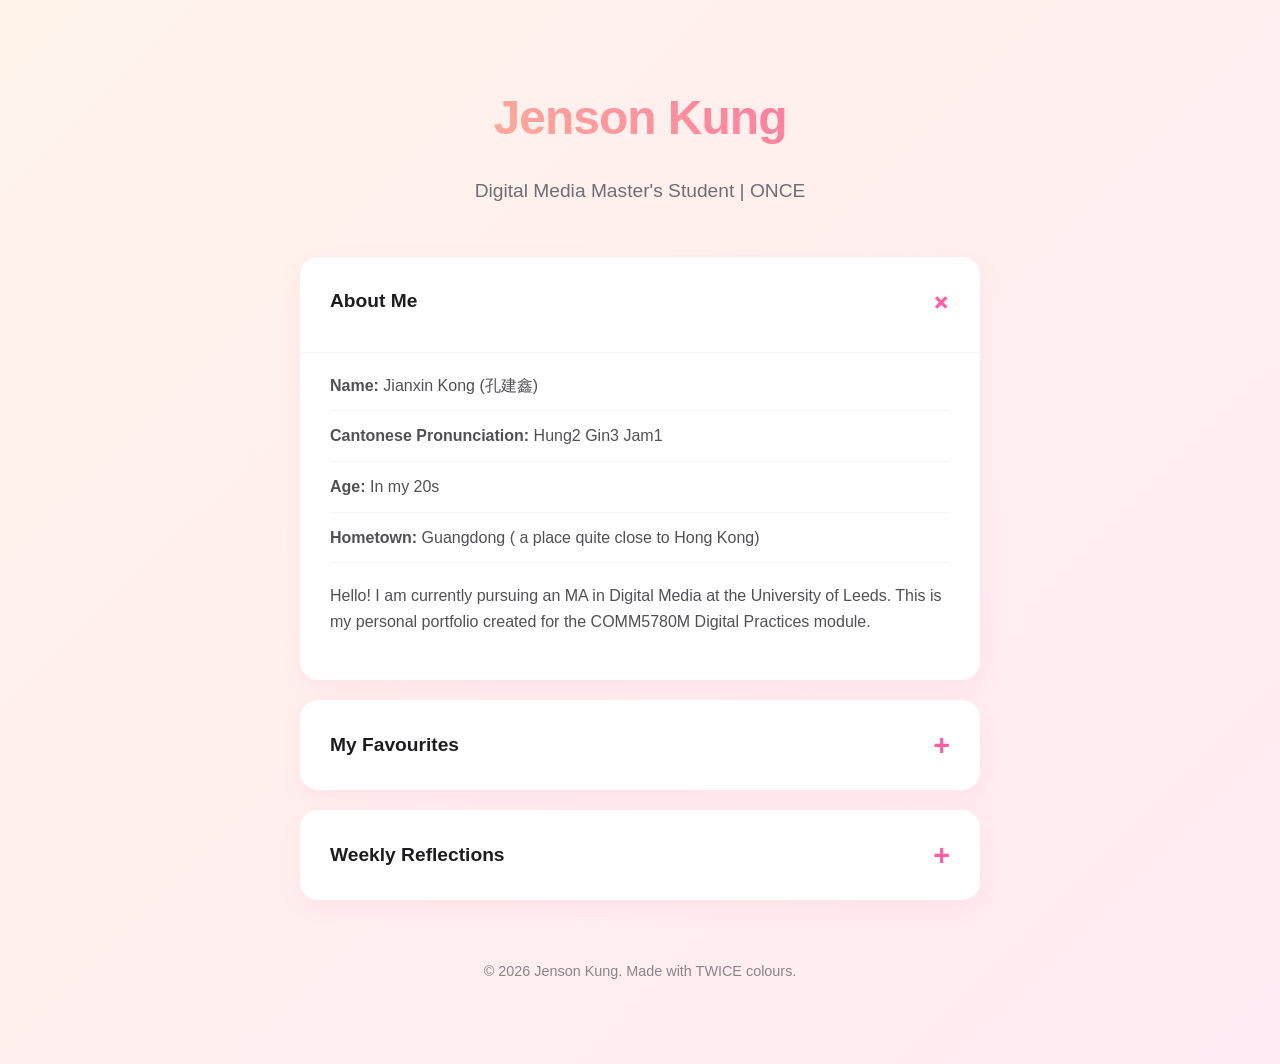
==== index.html @ 6b478dfb "Add files via upload" ====
<!DOCTYPE html>
<html lang="en-GB"> <!-- 語系設定為英國英文 (British English) -->
<head>
    <meta charset="UTF-8">
    <meta name="viewport" content="width=device-width, initial-scale=1.0">
    <title>Jenson Kung | Digital Portfolio</title>
    <!-- 連結外部樣式表 (External Stylesheet) -->
    <link rel="stylesheet" href="basic.css">
</head>
<body>
    
    <div class="container">
        
        <!-- 主視覺標題 (Hero Section) -->
        <header class="hero">
            <h1 class="twice-gradient">Jenson Kung</h1>
            <p class="subtitle">Digital Media Master's Student | ONCE</p>
        </header>

        <!-- 主要內容區 (Main Content) -->
        <main>
            <!-- 第一個折疊卡片：關於我 -->
            <details class="apple-card" open>
                <summary>About Me</summary>
                <div class="details-content">
                    <ul>
                        <li><strong>Name:</strong> Jianxin Kong (孔建鑫)</li>
                        <li><strong>Cantonese Pronunciation:</strong> Hung2 Gin3 Jam1</li>
                        <li><strong>Age:</strong> In my 20s</li>
                        <li><strong>Hometown:</strong> Guangdong ( a place quite close to Hong Kong)</li>
                    </ul>
                    <p>Hello! I am currently pursuing an MA in Digital Media at the University of Leeds. This is my personal portfolio created for the COMM5780M Digital Practices module.</p>
                </div>
            </details>

            <!-- 第二個折疊卡片：我的最愛  -->
            <details class="apple-card">
                <summary>My Favourites</summary>
                <div class="details-content">
                    <div class="fav-section">
                        <h3 class="twice-text">🍭 K-Pop</h3>
                        <p>I am a massive fan of <strong>TWICE</strong>! You might notice the colour scheme of this website features their official colours: Apricot and Neon Magenta.</p>
                    </div>
                    
                    <div class="fav-section">
                        <h3 class="twice-text">🏀 Sports</h3>
                        <p>My favourite athlete is <strong>Russell Westbrook</strong>. His explosive playing style and his "Why Not?" mentality have always been a huge inspiration to me.</p>
                    </div>
                </div>
            </details>

            <!-- 第三個折疊卡片：每週反思 -->
            <details class="apple-card">
                <summary>Weekly Reflections</summary>
                <div class="details-content">
                    <p><em>Placeholder:</em> Future workshop reflections, web development progress, and academic records will be organised here over the coming weeks.</p>
                </div>
            </details>
        </main>

        <!-- 頁尾 (Footer) -->
        <footer>
            <p>&copy; 2026 Jenson Kung. Made with TWICE colours.</p>
        </footer>

    </div>

</body>
</html>
---- basic.css ----
/* 1. 全域設定 (Global Styles) */
body {
    font-family: -apple-system, BlinkMacSystemFont, "Helvetica Neue", Arial, sans-serif;
    
    /* 這裡換成了彩色的背景！
       使用非常柔和的 TWICE 杏色 (Apricot) 與粉紅色 (Magenta) 進行對角漸層 
       這樣既有顏色，又不會太刺眼而失去簡約感 */
    background: linear-gradient(135deg, #fff3ea 0%, #ffebf3 100%);
    
    color: #1d1d1f;
    line-height: 1.6;
    margin: 0;
    padding: 20px;
    min-height: 100vh; /* 確保背景顏色延伸到整個螢幕高度 (Viewport height) */
}

/* 讓主要內容置中且控制寬度 */
.container {
    max-width: 680px;
    margin: 60px auto;
}

/* 2. 標題區塊 (Hero Section) */
.hero {
    text-align: center;
    margin-bottom: 50px;
}

/* TWICE 專屬色漸層文字效果 */
.twice-gradient {
    background: linear-gradient(45deg, #FCC89B, #FF5FA2);
    -webkit-background-clip: text;
    -webkit-text-fill-color: transparent;
    font-size: 3rem;
    margin-bottom: 5px;
    letter-spacing: -1px;
}

.twice-text {
    color: #FF5FA2;
    margin-bottom: 5px;
}

.subtitle {
    color: #6e6e73; /* 稍微加深一點點，讓它在彩色背景上更易讀 */
    font-size: 1.2rem;
    font-weight: 500;
}

/* 3. 點擊展開卡片 (Accordion Cards) */
.apple-card {
    background-color: #ffffff; /* 保持卡片純白，在彩色背景上會非常凸顯且高級 */
    border-radius: 18px;
    box-shadow: 0 8px 25px rgba(255, 95, 162, 0.08); /* 陰影也加入一點點微弱的 TWICE 粉紅色 */
    margin-bottom: 20px;
    overflow: hidden;
}

.apple-card summary::-webkit-details-marker {
    display: none; 
}

.apple-card summary {
    padding: 22px 30px;
    font-size: 1.2rem;
    font-weight: 600;
    cursor: pointer;
    list-style: none;
    display: flex;
    justify-content: space-between;
    align-items: center;
    transition: background-color 0.2s ease;
}

.apple-card summary:hover {
    background-color: #fffafc; /* 滑鼠移過去時有一點點粉色回饋 */
}

.apple-card summary::after {
    content: '+';
    color: #FF5FA2;
    font-size: 1.8rem;
    transition: transform 0.3s ease;
}

.apple-card[open] summary::after {
    transform: rotate(45deg);
}

/* 4. 卡片內部內容 */
.details-content {
    padding: 0 30px 30px 30px;
    color: #515154;
    border-top: 1px solid #f5f5f7;
    margin-top: 5px;
    padding-top: 20px;
}

.details-content ul {
    list-style-type: none;
    padding: 0;
    margin: 0 0 20px 0;
}

.details-content li {
    margin-bottom: 12px;
    padding-bottom: 12px;
    border-bottom: 1px solid #f5f5f7;
}

.fav-section {
    margin-bottom: 25px;
}

/* 5. 頁尾 (Footer) */
footer {
    text-align: center;
    margin-top: 60px;
    font-size: 0.9rem;
    color: #86868b;
}
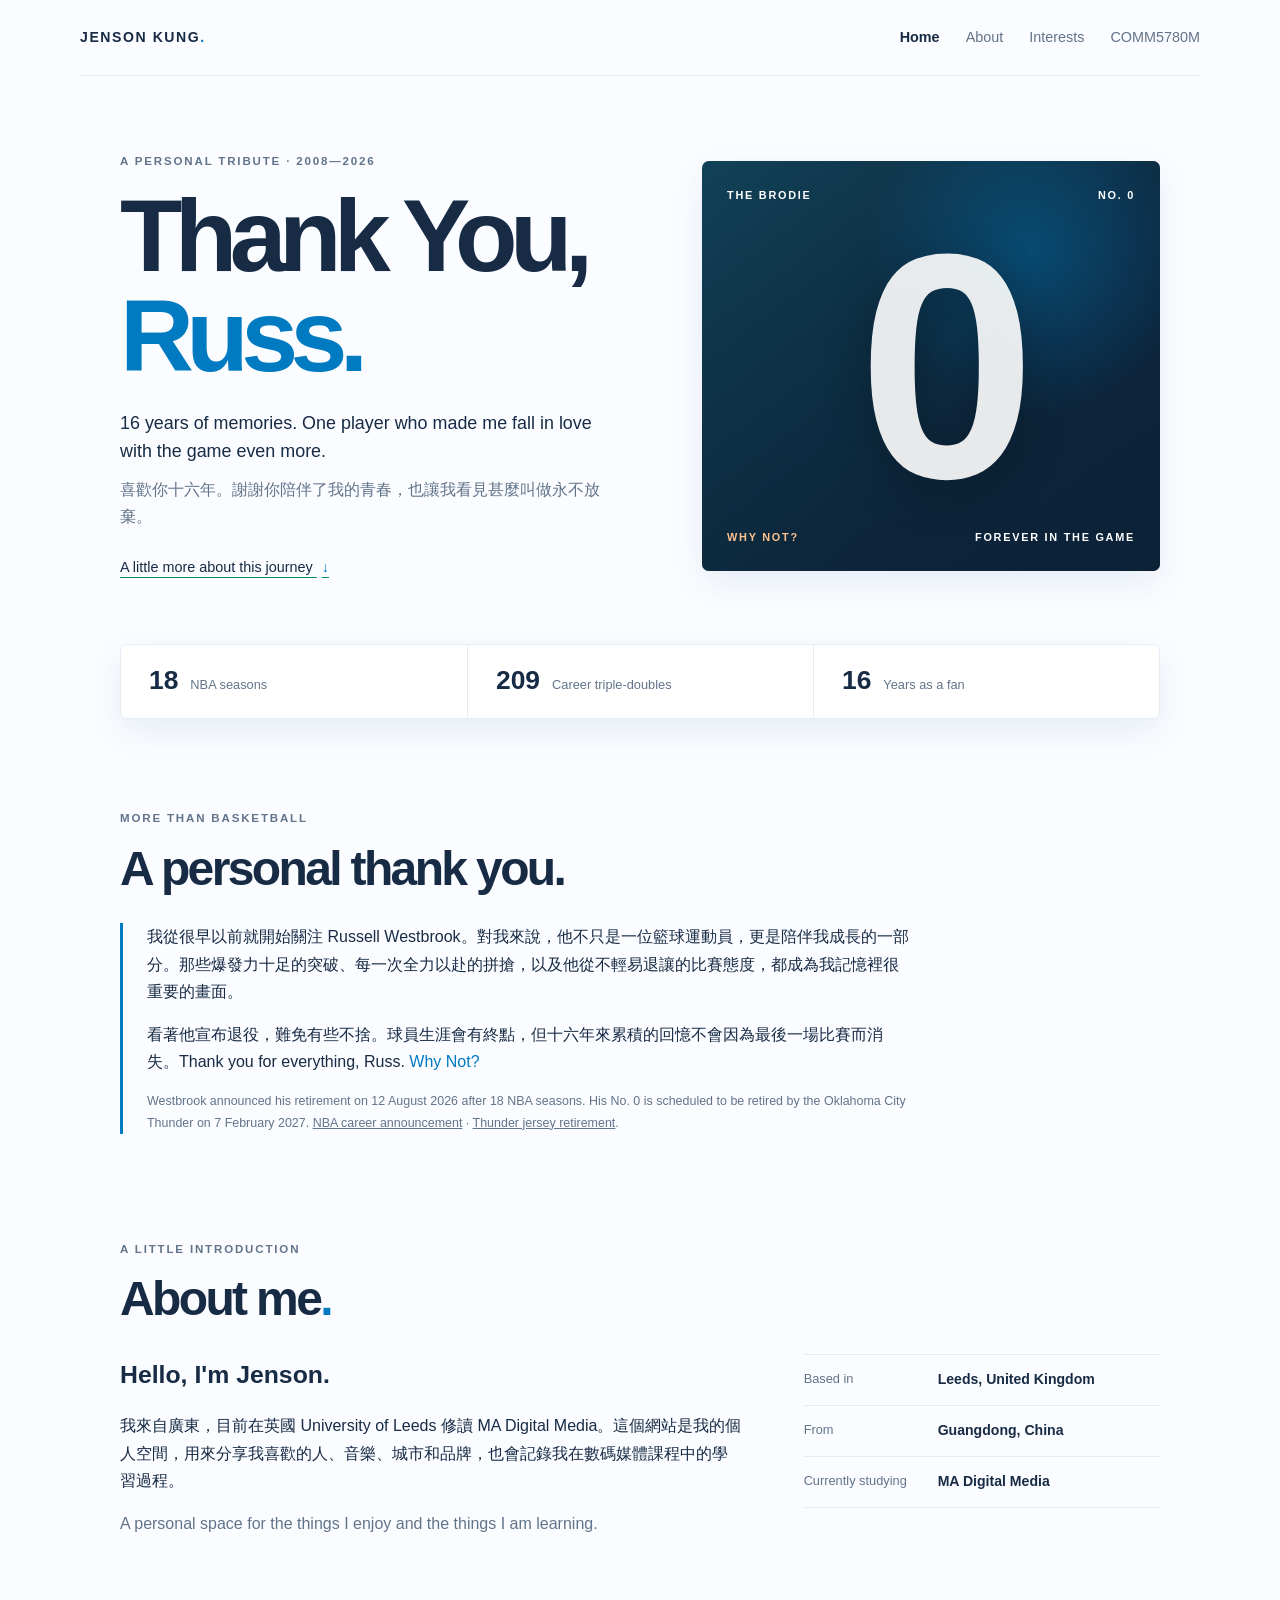
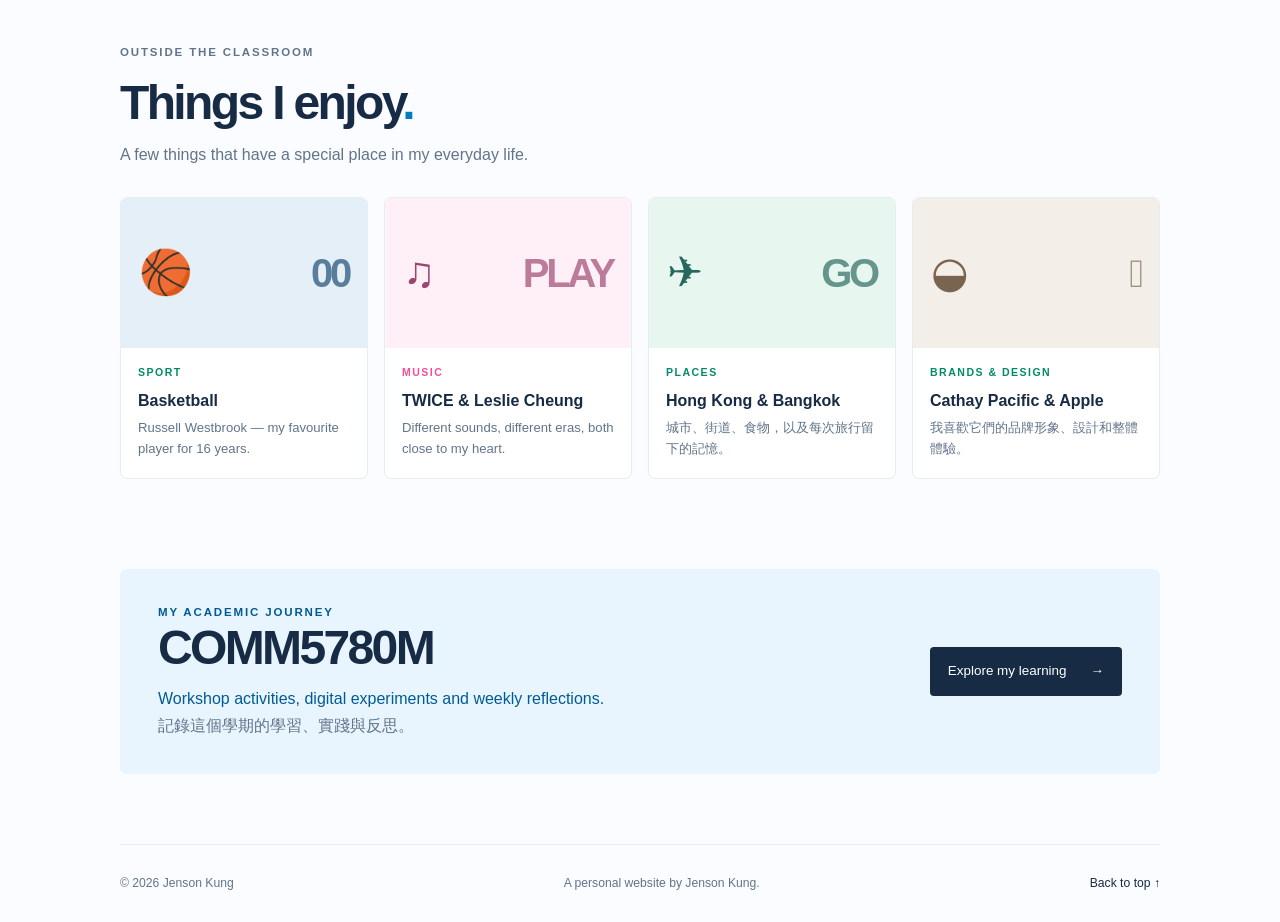
==== commit d9611d1d: "Add files via upload" ====
--- a/index.html
+++ b/index.html
@@ -1,69 +1,119 @@
 <!DOCTYPE html>
-<html lang="en-GB"> <!-- 語系設定為英國英文 (British English) -->
+<html lang="en-GB">
 <head>
     <meta charset="UTF-8">
     <meta name="viewport" content="width=device-width, initial-scale=1.0">
-    <title>Jenson Kung | Digital Portfolio</title>
-    <!-- 連結外部樣式表 (External Stylesheet) -->
+    <meta name="description" content="Jenson Kung's personal website: basketball, music, cities, design and digital media learning.">
+    <title>Jenson Kung | Personal Website</title>
     <link rel="stylesheet" href="basic.css">
 </head>
-<body>
-    
-    <div class="container">
-        
-        <!-- 主視覺標題 (Hero Section) -->
-        <header class="hero">
-            <h1 class="twice-gradient">Jenson Kung</h1>
-            <p class="subtitle">Digital Media Master's Student | ONCE</p>
-        </header>
+<body id="top">
+    <header class="site-header">
+        <a class="site-logo" href="index.html" aria-label="Jenson Kung home">JENSON KUNG<span>.</span></a>
+        <nav class="site-nav" aria-label="Main navigation">
+            <a class="active" href="index.html">Home</a>
+            <a href="#about">About</a>
+            <a href="#interests">Interests</a>
+            <a href="comm5780m.html">COMM5780M</a>
+        </nav>
+    </header>
 
-        <!-- 主要內容區 (Main Content) -->
-        <main>
-            <!-- 第一個折疊卡片：關於我 -->
-            <details class="apple-card" open>
-                <summary>About Me</summary>
-                <div class="details-content">
-                    <ul>
-                        <li><strong>Name:</strong> Jianxin Kong (孔建鑫)</li>
-                        <li><strong>Cantonese Pronunciation:</strong> Hung2 Gin3 Jam1</li>
-                        <li><strong>Age:</strong> In my 20s</li>
-                        <li><strong>Hometown:</strong> Guangdong ( a place quite close to Hong Kong)</li>
-                    </ul>
-                    <p>Hello! I am currently pursuing an MA in Digital Media at the University of Leeds. This is my personal portfolio created for the COMM5780M Digital Practices module.</p>
+    <main>
+        <section class="hero section-wrap" aria-labelledby="hero-title">
+            <div class="hero-copy">
+                <p class="eyebrow">A PERSONAL TRIBUTE · 2008—2026</p>
+                <h1 id="hero-title">Thank You,<br><span>Russ.</span></h1>
+                <p class="hero-lead">16 years of memories. One player who made me fall in love with the game even more.</p>
+                <p class="hero-chinese" lang="zh-Hant">喜歡你十六年。謝謝你陪伴了我的青春，也讓我看見甚麼叫做永不放棄。</p>
+                <a class="text-link" href="#my-tribute">A little more about this journey <span aria-hidden="true">↓</span></a>
+            </div>
+            <div class="hero-visual" role="img" aria-label="A tribute to Russell Westbrook, number zero">
+                <div class="hero-visual-top"><span>THE BRODIE</span><span>NO. 0</span></div>
+                <span class="hero-zero" aria-hidden="true">0</span>
+                <div class="hero-visual-bottom">
+                    <span>WHY NOT?</span>
+                    <span>FOREVER IN THE GAME</span>
                 </div>
-            </details>
+            </div>
+        </section>
 
-            <!-- 第二個折疊卡片：我的最愛  -->
-            <details class="apple-card">
-                <summary>My Favourites</summary>
-                <div class="details-content">
-                    <div class="fav-section">
-                        <h3 class="twice-text">🍭 K-Pop</h3>
-                        <p>I am a massive fan of <strong>TWICE</strong>! You might notice the colour scheme of this website features their official colours: Apricot and Neon Magenta.</p>
-                    </div>
-                    
-                    <div class="fav-section">
-                        <h3 class="twice-text">🏀 Sports</h3>
-                        <p>My favourite athlete is <strong>Russell Westbrook</strong>. His explosive playing style and his "Why Not?" mentality have always been a huge inspiration to me.</p>
-                    </div>
+        <section class="stats-strip section-wrap" aria-label="Westbrook career and personal highlights">
+            <div><strong>18</strong><span>NBA seasons</span></div>
+            <div><strong>209</strong><span>Career triple-doubles</span></div>
+            <div><strong>16</strong><span>Years as a fan</span></div>
+        </section>
+
+        <section class="content-section section-wrap" id="my-tribute">
+            <div class="section-heading">
+                <p class="eyebrow">MORE THAN BASKETBALL</p>
+                <h2>A personal thank you.</h2>
+            </div>
+            <div class="tribute-copy">
+                <p>我從很早以前就開始關注 Russell Westbrook。對我來說，他不只是一位籃球運動員，更是陪伴我成長的一部分。那些爆發力十足的突破、每一次全力以赴的拼搶，以及他從不輕易退讓的比賽態度，都成為我記憶裡很重要的畫面。</p>
+                <p>看著他宣布退役，難免有些不捨。球員生涯會有終點，但十六年來累積的回憶不會因為最後一場比賽而消失。Thank you for everything, Russ. <span class="accent-text">Why Not?</span></p>
+                <p class="small-note">Westbrook announced his retirement on 12 August 2026 after 18 NBA seasons. His No. 0 is scheduled to be retired by the Oklahoma City Thunder on 7 February 2027. <a href="https://www.nba.com/news/russell-westbrook-retires-nba-after-18-seasons" target="_blank" rel="noopener noreferrer">NBA career announcement</a> · <a href="https://www.nba.com/news/thunder-to-retire-russell-westbrook-jersey?lid=pvppfhq68umq" target="_blank" rel="noopener noreferrer">Thunder jersey retirement</a>.</p>
+            </div>
+        </section>
+
+        <section class="content-section section-wrap" id="about">
+            <div class="section-heading">
+                <p class="eyebrow">A LITTLE INTRODUCTION</p>
+                <h2>About me<span class="accent-text">.</span></h2>
+            </div>
+            <div class="about-grid">
+                <div class="about-main">
+                    <p class="large-copy">Hello, I'm Jenson.</p>
+                    <p>我來自廣東，目前在英國 University of Leeds 修讀 MA Digital Media。這個網站是我的個人空間，用來分享我喜歡的人、音樂、城市和品牌，也會記錄我在數碼媒體課程中的學習過程。</p>
+                    <p class="muted-copy">A personal space for the things I enjoy and the things I am learning.</p>
                 </div>
-            </details>
+                <dl class="about-facts">
+                    <div><dt>Based in</dt><dd>Leeds, United Kingdom</dd></div>
+                    <div><dt>From</dt><dd>Guangdong, China</dd></div>
+                    <div><dt>Currently studying</dt><dd>MA Digital Media</dd></div>
+                </dl>
+            </div>
+        </section>
 
-            <!-- 第三個折疊卡片：每週反思 -->
-            <details class="apple-card">
-                <summary>Weekly Reflections</summary>
-                <div class="details-content">
-                    <p><em>Placeholder:</em> Future workshop reflections, web development progress, and academic records will be organised here over the coming weeks.</p>
-                </div>
-            </details>
-        </main>
+        <section class="content-section section-wrap" id="interests">
+            <div class="section-heading">
+                <p class="eyebrow">OUTSIDE THE CLASSROOM</p>
+                <h2>Things I enjoy<span class="accent-text">.</span></h2>
+                <p class="section-intro">A few things that have a special place in my everyday life.</p>
+            </div>
+            <div class="interest-grid">
+                <article class="interest-card interest-basketball">
+                    <div class="interest-art"><span aria-hidden="true">🏀</span><b>00</b></div>
+                    <div class="interest-text"><p class="card-kicker">SPORT</p><h3>Basketball</h3><p>Russell Westbrook — my favourite player for 16 years.</p></div>
+                </article>
+                <article class="interest-card interest-music">
+                    <div class="interest-art"><span aria-hidden="true">♫</span><b>PLAY</b></div>
+                    <div class="interest-text"><p class="card-kicker">MUSIC</p><h3>TWICE & Leslie Cheung</h3><p>Different sounds, different eras, both close to my heart.</p></div>
+                </article>
+                <article class="interest-card interest-cities">
+                    <div class="interest-art"><span aria-hidden="true">✈</span><b>GO</b></div>
+                    <div class="interest-text"><p class="card-kicker">PLACES</p><h3>Hong Kong & Bangkok</h3><p>城市、街道、食物，以及每次旅行留下的記憶。</p></div>
+                </article>
+                <article class="interest-card interest-design">
+                    <div class="interest-art"><span aria-hidden="true">◒</span><b></b></div>
+                    <div class="interest-text"><p class="card-kicker">BRANDS & DESIGN</p><h3>Cathay Pacific & Apple</h3><p>我喜歡它們的品牌形象、設計和整體體驗。</p></div>
+                </article>
+            </div>
+        </section>
 
-        <!-- 頁尾 (Footer) -->
-        <footer>
-            <p>&copy; 2026 Jenson Kung. Made with TWICE colours.</p>
-        </footer>
+        <section class="study-cta section-wrap">
+            <div>
+                <p class="eyebrow">MY ACADEMIC JOURNEY</p>
+                <h2>COMM5780M</h2>
+                <p>Workshop activities, digital experiments and weekly reflections.<br><span class="muted-copy">記錄這個學期的學習、實踐與反思。</span></p>
+            </div>
+            <a class="button-link" href="comm5780m.html">Explore my learning <span aria-hidden="true">→</span></a>
+        </section>
+    </main>
 
-    </div>
-
+    <footer class="site-footer section-wrap">
+        <span>© 2026 Jenson Kung</span>
+        <span>A personal website by Jenson Kung.</span>
+        <a href="#top" onclick="window.scrollTo({top: 0, behavior: 'smooth'}); return false;">Back to top ↑</a>
+    </footer>
 </body>
 </html>
--- a/basic.css
+++ b/basic.css
@@ -1,121 +1,355 @@
-/* 1. 全域設定 (Global Styles) */
+/* Jenson Kung — shared styles for the personal and academic pages */
+:root {
+--ink: #172B45;
+    --muted: #62748A;
+    --paper: #FBFCFF;
+    --surface: #FFFFFF;
+    --line: #E5EDF5;
+
+    /* Main colour: OKC Thunder Blue */
+    --thunder-blue: #007AC1;
+    --thunder-deep: #005B93;
+
+    /* Supporting colour: Cathay Green */
+    --cathay-green: #008B68;
+
+    /* Soft background colours */
+    --blue-soft: #E8F5FF;
+    --green-soft: #E7F7EF;
+
+    /* TWICE accent colours */
+    --apricot: #FFC38F;
+    --magenta: #F34F9A;
+    --magenta-soft: #FFF0F7;
+
+    --shadow: 0 12px 36px rgba(0, 94, 150, 0.09);
+}
+
+* { box-sizing: border-box; }
+html { scroll-behavior: smooth; }
 body {
-    font-family: -apple-system, BlinkMacSystemFont, "Helvetica Neue", Arial, sans-serif;
-    
-    /* 這裡換成了彩色的背景！
-       使用非常柔和的 TWICE 杏色 (Apricot) 與粉紅色 (Magenta) 進行對角漸層 
-       這樣既有顏色，又不會太刺眼而失去簡約感 */
-    background: linear-gradient(135deg, #fff3ea 0%, #ffebf3 100%);
-    
-    color: #1d1d1f;
-    line-height: 1.6;
     margin: 0;
-    padding: 20px;
-    min-height: 100vh; /* 確保背景顏色延伸到整個螢幕高度 (Viewport height) */
-}
-
-/* 讓主要內容置中且控制寬度 */
-.container {
-    max-width: 680px;
-    margin: 60px auto;
-}
-
-/* 2. 標題區塊 (Hero Section) */
+    background: var(--paper);
+    color: var(--ink);
+    font-family: -apple-system, BlinkMacSystemFont, "Segoe UI", "Helvetica Neue", Arial, sans-serif;
+    font-size: 16px;
+    line-height: 1.7;
+}
+a { color: inherit; }
+.site-header {
+    width: min(1120px, calc(100% - 48px));
+    min-height: 76px;
+    margin: 0 auto;
+    display: flex;
+    align-items: center;
+    justify-content: space-between;
+    gap: 24px;
+    border-bottom: 1px solid var(--line);
+}
+.site-logo {
+    text-decoration: none;
+    font-size: 0.88rem;
+    font-weight: 800;
+    letter-spacing: 0.11em;
+    white-space: nowrap;
+}
+.site-logo span, .accent-text { color: var(--thunder-blue); }
+.site-nav { display: flex; flex-wrap: wrap; gap: 26px; }
+.site-nav a {
+    color: var(--muted);
+    text-decoration: none;
+    font-size: 0.9rem;
+    transition: color 160ms ease;
+}
+.site-nav a:hover, .site-nav a.active { color: var(--ink); }
+.site-nav a.active { font-weight: 700; }
+.section-wrap { width: min(1040px, calc(100% - 48px)); margin-inline: auto; }
+
 .hero {
-    text-align: center;
-    margin-bottom: 50px;
-}
-
-/* TWICE 專屬色漸層文字效果 */
-.twice-gradient {
-    background: linear-gradient(45deg, #FCC89B, #FF5FA2);
-    -webkit-background-clip: text;
-    -webkit-text-fill-color: transparent;
-    font-size: 3rem;
-    margin-bottom: 5px;
-    letter-spacing: -1px;
-}
-
-.twice-text {
-    color: #FF5FA2;
-    margin-bottom: 5px;
-}
-
-.subtitle {
-    color: #6e6e73; /* 稍微加深一點點，讓它在彩色背景上更易讀 */
-    font-size: 1.2rem;
-    font-weight: 500;
-}
-
-/* 3. 點擊展開卡片 (Accordion Cards) */
-.apple-card {
-    background-color: #ffffff; /* 保持卡片純白，在彩色背景上會非常凸顯且高級 */
-    border-radius: 18px;
-    box-shadow: 0 8px 25px rgba(255, 95, 162, 0.08); /* 陰影也加入一點點微弱的 TWICE 粉紅色 */
-    margin-bottom: 20px;
+    display: grid;
+    grid-template-columns: 1.05fr 0.95fr;
+    align-items: center;
+    gap: clamp(32px, 6vw, 76px);
+    padding-top: 76px;
+    padding-bottom: 64px;
+}
+.eyebrow {
+    margin: 0 0 14px;
+    color: var(--muted);
+    font-size: 0.72rem;
+    font-weight: 750;
+    letter-spacing: 0.16em;
+    text-transform: uppercase;
+}
+.hero h1, .page-intro h1 {
+    margin: 0;
+    font-size: clamp(3.5rem, 8vw, 6.6rem);
+    line-height: 0.98;
+    letter-spacing: -0.075em;
+    font-weight: 760;
+}
+.hero h1 span { color: var(--thunder-blue); }
+.hero-lead { max-width: 480px; margin: 24px 0 10px; font-size: 1.12rem; line-height: 1.55; }
+.hero-chinese { max-width: 490px; margin: 0; color: var(--muted); }
+.text-link {
+    display: inline-block;
+    margin-top: 25px;
+    color: var(--ink);
+    text-decoration-color: var(--cathay-green);
+    text-underline-offset: 5px;
+    font-size: 0.9rem;
+}
+.text-link span { color: var(--thunder-blue); margin-left: 5px; }
+.hero-visual {
+    min-height: 410px;
+    position: relative;
+    isolation: isolate;
     overflow: hidden;
-}
-
-.apple-card summary::-webkit-details-marker {
-    display: none; 
-}
-
-.apple-card summary {
-    padding: 22px 30px;
-    font-size: 1.2rem;
-    font-weight: 600;
-    cursor: pointer;
-    list-style: none;
+    border-radius: 7px;
+    padding: 25px;
     display: flex;
+    flex-direction: column;
     justify-content: space-between;
-    align-items: center;
-    transition: background-color 0.2s ease;
-}
-
-.apple-card summary:hover {
-    background-color: #fffafc; /* 滑鼠移過去時有一點點粉色回饋 */
-}
-
-.apple-card summary::after {
-    content: '+';
-    color: #FF5FA2;
-    font-size: 1.8rem;
-    transition: transform 0.3s ease;
-}
-
-.apple-card[open] summary::after {
-    transform: rotate(45deg);
-}
-
-/* 4. 卡片內部內容 */
-.details-content {
-    padding: 0 30px 30px 30px;
-    color: #515154;
-    border-top: 1px solid #f5f5f7;
-    margin-top: 5px;
-    padding-top: 20px;
-}
-
-.details-content ul {
-    list-style-type: none;
-    padding: 0;
-    margin: 0 0 20px 0;
-}
-
-.details-content li {
-    margin-bottom: 12px;
-    padding-bottom: 12px;
-    border-bottom: 1px solid #f5f5f7;
-}
-
-.fav-section {
-    margin-bottom: 25px;
-}
-
-/* 5. 頁尾 (Footer) */
-footer {
-    text-align: center;
-    margin-top: 60px;
-    font-size: 0.9rem;
-    color: #86868b;
-}
+    color: #fff;
+    background-color: #173d5c;
+    background-image: linear-gradient(145deg, rgba(9, 25, 43, 0.12), rgba(9, 25, 43, 0.88)), url("images/westbrook-hero.jpg");
+    background-position: center;
+    background-size: cover;
+    box-shadow: var(--shadow);
+}
+.hero-visual::before {
+    content: "";
+    position: absolute;
+    z-index: -1;
+    inset: 0;
+    background: radial-gradient(circle at 72% 22%, rgba(0, 122, 193, 0.38), transparent 36%), linear-gradient(140deg, rgba(0, 107, 95, 0.18), rgba(12, 35, 57, 0.68) 72%);
+}
+.hero-visual-top, .hero-visual-bottom { display: flex; justify-content: space-between; gap: 12px; font-size: 0.68rem; font-weight: 700; letter-spacing: 0.16em; }
+.hero-zero {
+    align-self: center;
+    margin: -20px 0;
+    color: rgba(255, 255, 255, 0.9);
+    font-size: clamp(12rem, 28vw, 20rem);
+    font-weight: 850;
+    line-height: 0.8;
+    letter-spacing: -0.1em;
+    text-shadow: 0 12px 48px rgba(0, 0, 0, 0.24);
+}
+.hero-visual-bottom span:first-child { color: var(--apricot); }
+
+.stats-strip {
+    display: grid;
+    grid-template-columns: repeat(3, 1fr);
+    background: var(--surface);
+    border: 1px solid var(--line);
+    border-radius: 7px;
+    box-shadow: var(--shadow);
+}
+.stats-strip div { padding: 22px 28px; display: flex; align-items: baseline; gap: 12px; }
+.stats-strip div + div { border-left: 1px solid var(--line); }
+.stats-strip strong { font-size: 1.65rem; line-height: 1; }
+.stats-strip span { color: var(--muted); font-size: 0.8rem; }
+
+.content-section { padding-top: 90px; }
+.section-heading { margin-bottom: 28px; }
+.section-heading h2, .study-cta h2 {
+    margin: 0;
+    font-size: clamp(2rem, 4vw, 3rem);
+    line-height: 1.1;
+    letter-spacing: -0.055em;
+}
+.tribute-copy { max-width: 790px; padding-left: 24px; border-left: 3px solid var(--thunder-blue); }
+.tribute-copy p { margin: 0 0 16px; }
+.small-note { color: var(--muted); font-size: 0.78rem; }
+.about-grid { display: grid; grid-template-columns: 1.4fr 0.8fr; gap: 60px; align-items: start; }
+.large-copy { margin: 0 0 12px; font-size: 1.55rem; font-weight: 700; }
+.about-main p:not(.large-copy) { max-width: 650px; }
+.muted-copy { color: var(--muted); }
+.about-facts { margin: 0; border-top: 1px solid var(--line); }
+.about-facts div { display: grid; grid-template-columns: 120px 1fr; gap: 14px; padding: 13px 0; border-bottom: 1px solid var(--line); }
+.about-facts dt { color: var(--muted); font-size: 0.8rem; }
+.about-facts dd { margin: 0; font-size: 0.88rem; font-weight: 600; }
+.section-intro { margin: 12px 0 0; color: var(--muted); }
+
+.interest-grid { display: grid; grid-template-columns: repeat(4, 1fr); gap: 16px; }
+.interest-card { overflow: hidden; background: var(--surface); border: 1px solid var(--line); border-radius: 7px; }
+.interest-art { min-height: 150px; padding: 18px; display: flex; align-items: center; justify-content: space-between; }
+.interest-art span { font-size: 2.7rem; }
+.interest-art b { font-size: 2.5rem; font-weight: 850; letter-spacing: -0.08em; opacity: 0.68; }
+.interest-basketball .interest-art { background: #e4eff7; color: #174a70; }
+.interest-music .interest-art { background: var(--magenta-soft); color: #9c456e; }
+.interest-music .card-kicker { color: var(--magenta); }
+.interest-cities .interest-art { background: var(--green-soft); color: #28675e; }
+.interest-design .interest-art { background: #f3eee8; color: #78644f; }
+.interest-text { padding: 16px 17px 19px; }
+.card-kicker { margin: 0 0 5px; color: var(--muted); font-size: 0.65rem; font-weight: 750; letter-spacing: 0.14em; }
+.interest-text h3 { margin: 0 0 7px; font-size: 1rem; line-height: 1.35; }
+.interest-text p:last-child { margin: 0; color: var(--muted); font-size: 0.82rem; line-height: 1.55; }
+
+.study-cta {
+    margin-top: 90px;
+    margin-bottom: 70px;
+    padding: 34px 38px;
+    display: flex;
+    align-items: center;
+    justify-content: space-between;
+    gap: 28px;
+    background: var(--blue-soft);
+    border-radius: 7px;
+}
+.study-cta h2 { margin-bottom: 10px; }
+.study-cta p { margin: 0; color: var(--thunder-deep); }
+.button-link {
+    flex: 0 0 auto;
+    display: inline-flex;
+    align-items: center;
+    gap: 24px;
+    padding: 13px 18px;
+    border-radius: 4px;
+    background: var(--ink);
+    color: #fff;
+    text-decoration: none;
+    font-size: 0.84rem;
+    transition: background 160ms ease, transform 160ms ease;
+}
+.button-link:hover { background: var(--cathay-green); transform: translateY(-2px); }
+.site-footer {
+    min-height: 78px;
+    display: flex;
+    align-items: center;
+    justify-content: space-between;
+    gap: 18px;
+    border-top: 1px solid var(--line);
+    color: var(--muted);
+    font-size: 0.76rem;
+}
+.site-footer a { color: var(--ink); text-decoration: none; }
+
+/* COMM5780M learning page */
+.page-intro { padding-top: 76px; padding-bottom: 48px; }
+.page-intro h1 { font-size: clamp(3.3rem, 7vw, 5.8rem); }
+.intro-lead { max-width: 640px; margin: 22px 0 8px; font-size: 1.1rem; }
+.learning-list { padding-bottom: 70px; }
+.learning-card { margin-bottom: 22px; padding: 28px; background: var(--surface); border: 1px solid var(--line); border-radius: 7px; box-shadow: var(--shadow); }
+.learning-meta { display: flex; justify-content: space-between; gap: 18px; padding-bottom: 14px; border-bottom: 1px solid var(--line); color: var(--muted); font-size: 0.68rem; font-weight: 750; letter-spacing: 0.14em; }
+.learning-content { display: grid; grid-template-columns: minmax(0, 1.4fr) minmax(230px, 0.8fr); gap: 30px; padding-top: 24px; }
+.learning-content h2 { margin: 0 0 8px; font-size: clamp(1.5rem, 3vw, 2rem); line-height: 1.2; letter-spacing: -0.04em; }
+.learning-content p { font-size: 0.92rem; }
+.chinese-lead { margin-top: 0; color: var(--muted); }
+.reflection-note { margin-top: 22px; padding: 16px 18px; background: var(--blue-soft); border-left: 3px solid var(--thunder-blue); }
+.reflection-note strong { font-size: 0.85rem; }
+.reflection-note p { margin: 6px 0 0; font-size: 0.86rem; }
+.evidence-figure { margin: 0; align-self: start; }
+.evidence-figure img { display: block; width: 100%; height: auto; max-height: 420px; object-fit: contain; background: #f1f1f1; border: 1px solid var(--line); border-radius: 5px; }
+.evidence-figure figcaption { margin-top: 8px; color: var(--muted); font-size: 0.72rem; }
+.image-fallback { min-height: 230px; padding: 25px; display: flex; flex-direction: column; justify-content: center; align-items: center; gap: 8px; text-align: center; background: #f3f0ed; border: 1px dashed #c9c2bc; border-radius: 5px; }
+.image-fallback[hidden] { display: none; }
+.fallback-icon { padding: 9px 12px; background: #fff; border-radius: 4px; color: var(--thunder-blue); font-weight: 800; letter-spacing: 0.08em; }
+.image-fallback strong { font-size: 0.9rem; }
+.image-fallback span:last-child { max-width: 250px; color: var(--muted); font-size: 0.78rem; }
+
+@media (max-width: 820px) {
+    .hero { grid-template-columns: 1fr 0.85fr; gap: 28px; }
+    .hero-visual { min-height: 340px; }
+    .stats-strip div { padding: 18px 16px; flex-direction: column; gap: 4px; }
+    .interest-grid { grid-template-columns: repeat(2, 1fr); }
+    .learning-content { grid-template-columns: 1fr; }
+    .evidence-figure { max-width: 520px; }
+}
+@media (max-width: 600px) {
+    .site-header { width: min(100% - 32px, 1040px); min-height: auto; padding: 18px 0 14px; align-items: flex-start; flex-direction: column; gap: 12px; }
+    .site-nav { width: 100%; gap: 16px; }
+    .site-nav a { font-size: 0.82rem; }
+    .section-wrap { width: calc(100% - 32px); }
+    .hero { grid-template-columns: 1fr; padding-top: 52px; padding-bottom: 36px; gap: 30px; }
+    .hero h1 { font-size: clamp(3.7rem, 18vw, 5.5rem); }
+    .hero-visual { min-height: 280px; }
+    .hero-zero { font-size: 12rem; }
+    .stats-strip { grid-template-columns: 1fr 1fr 1fr; }
+    .stats-strip div { padding: 14px 10px; }
+    .stats-strip strong { font-size: 1.3rem; }
+    .stats-strip span { font-size: 0.68rem; }
+    .content-section { padding-top: 62px; }
+    .about-grid { grid-template-columns: 1fr; gap: 24px; }
+    .interest-grid { gap: 10px; }
+    .interest-art { min-height: 112px; }
+    .interest-art b { font-size: 1.8rem; }
+    .interest-text { padding: 13px; }
+    .study-cta { margin-top: 62px; margin-bottom: 48px; padding: 25px 21px; align-items: flex-start; flex-direction: column; }
+    .site-footer { padding: 18px 0; align-items: flex-start; flex-direction: column; justify-content: center; gap: 5px; }
+    .page-intro { padding-top: 55px; }
+    .learning-card { padding: 19px; }
+    .learning-meta { font-size: 0.61rem; }
+}
+
+
+/* Week 2 workshop brief and reflection */
+.workshop-overview, .reflection-section, .progress-section { padding-top: 25px; }
+.workshop-overview > h2, .reflection-section > h2, .progress-section h2 {
+    margin: 0 0 12px;
+    font-size: clamp(1.35rem, 2.8vw, 1.85rem);
+    line-height: 1.25;
+    letter-spacing: -0.035em;
+}
+.workshop-overview > p:not(.card-kicker), .reflection-section > p:not(.card-kicker) {
+    max-width: 850px;
+    font-size: 0.92rem;
+}
+.task-grid {
+    display: grid;
+    grid-template-columns: repeat(4, minmax(0, 1fr));
+    gap: 12px;
+    margin-top: 22px;
+}
+.task-item {
+    min-height: 170px;
+    padding: 17px;
+    background: #f5f8fa;
+    border: 1px solid var(--line);
+    border-radius: 6px;
+}
+.task-number {
+    display: inline-block;
+    margin-bottom: 13px;
+    color: var(--thunder-blue);
+    font-size: 0.7rem;
+    font-weight: 800;
+    letter-spacing: 0.12em;
+}
+.task-item h3 { margin: 0 0 7px; font-size: 0.98rem; }
+.task-item p { margin: 0; color: var(--muted); font-size: 0.79rem; line-height: 1.55; }
+.reflection-section {
+    margin-top: 34px;
+    border-top: 1px solid var(--line);
+}
+.reflection-section > p { margin: 0 0 15px; }
+.progress-section {
+    display: grid;
+    grid-template-columns: minmax(0, 1.2fr) minmax(230px, 0.8fr);
+    gap: 30px;
+    margin-top: 32px;
+    padding-top: 26px;
+    border-top: 1px solid var(--line);
+}
+.progress-list { margin: 15px 0; padding-left: 20px; }
+.progress-list li { margin: 7px 0; font-size: 0.88rem; }
+.progress-section .small-note { max-width: 620px; margin-top: 18px; }
+.card-kicker {
+    margin: 0 0 8px;
+    color: var(--cathay-green);
+    font-size: 0.66rem;
+    font-weight: 800;
+    letter-spacing: 0.14em;
+}
+
+@media (max-width: 820px) {
+    .task-grid { grid-template-columns: repeat(2, minmax(0, 1fr)); }
+    .progress-section { grid-template-columns: 1fr; }
+    .progress-section .evidence-figure { max-width: 520px; }
+}
+@media (max-width: 600px) {
+    .task-grid { grid-template-columns: 1fr 1fr; gap: 8px; }
+    .task-item { min-height: 0; padding: 13px; }
+    .task-item p { font-size: 0.76rem; }
+    .workshop-overview, .reflection-section, .progress-section { padding-top: 20px; }
+}
